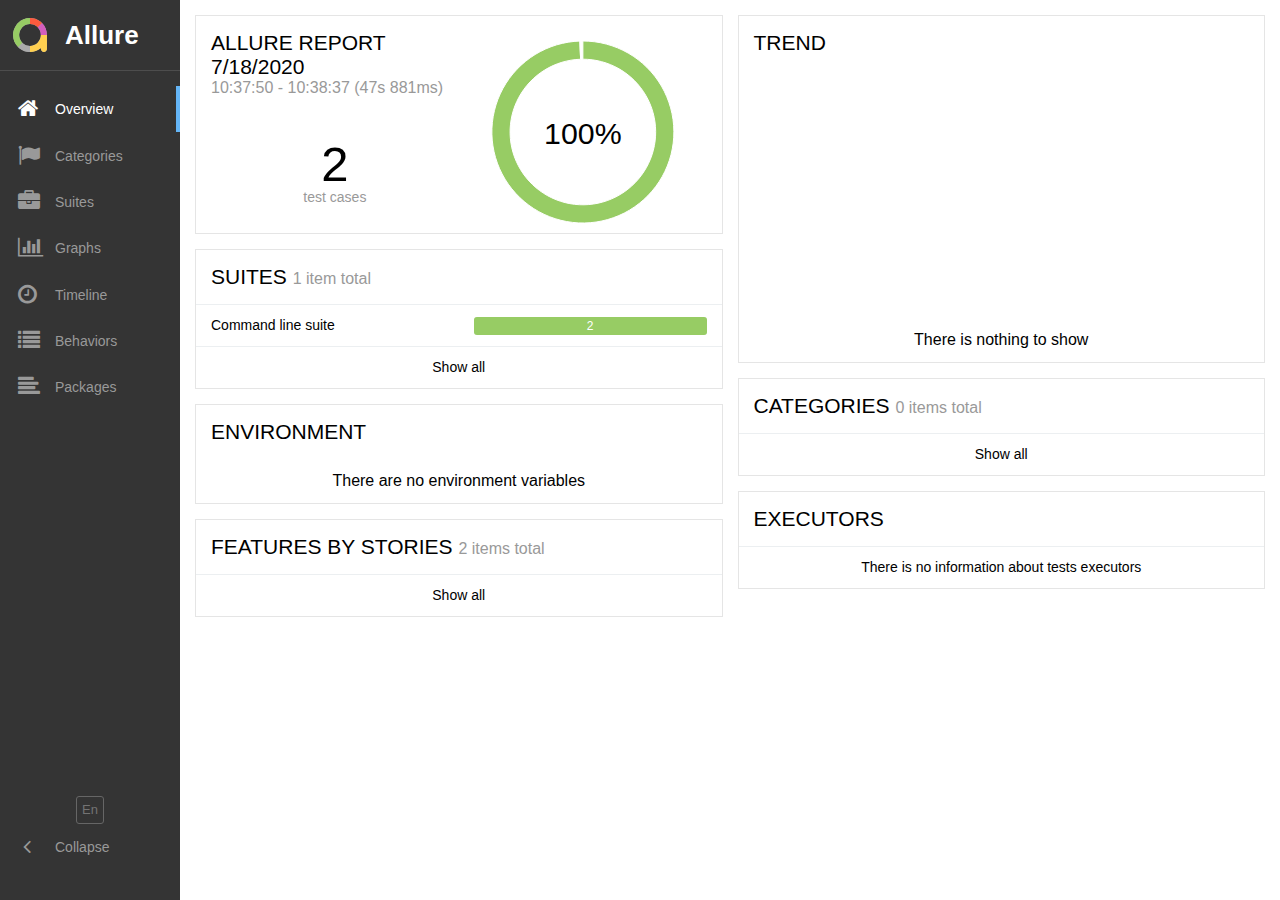
==== 48/index.html @ be6c55ca "Automated Release 48" ====
<!DOCTYPE html>
<html dir="ltr">
<head>
    <meta charset="utf-8">
    <title>Allure Report</title>
    <link rel="favicon" href="favicon.ico?v=2">
    <link rel="stylesheet" href="styles.css">
                <link rel="stylesheet" href="plugins/screen-diff/styles.css">
</head>
<body>
<div id="alert"></div>
<div id="content">
    <span class="spinner">
        <span class="spinner__circle"></span>
    </span>
</div>
<div id="popup"></div>
<script src="app.js"></script>
    <script src="plugins/behaviors/index.js"></script>
    <script src="plugins/packages/index.js"></script>
    <script src="plugins/screen-diff/index.js"></script>
</body>
</html>
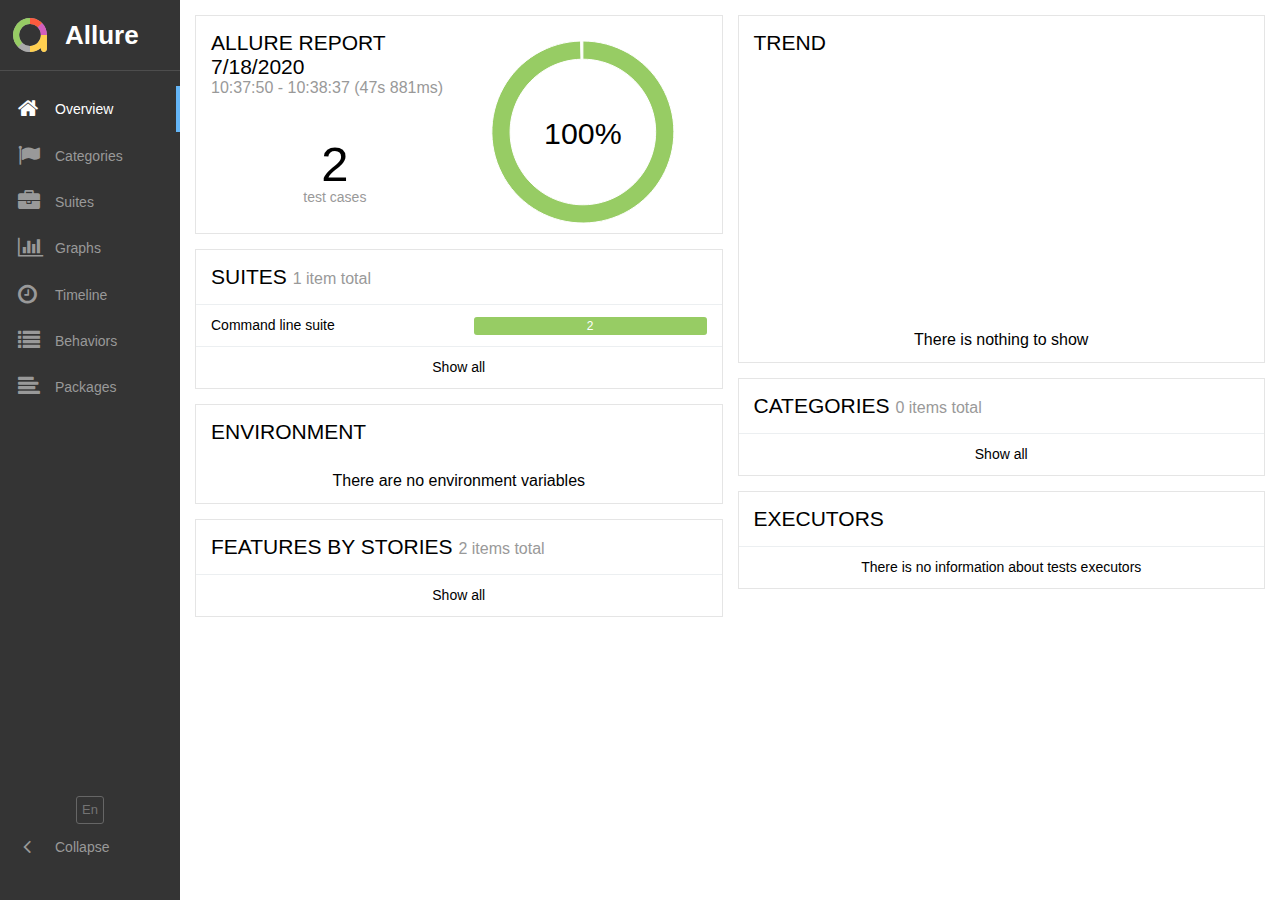
==== commit 2f228041: "Automated Release 50" ====
--- a/48/index.html
+++ b/48/index.html
@@ -1,23 +1,23 @@
-<!DOCTYPE html>
-<html dir="ltr">
-<head>
-    <meta charset="utf-8">
-    <title>Allure Report</title>
-    <link rel="favicon" href="favicon.ico?v=2">
-    <link rel="stylesheet" href="styles.css">
-                <link rel="stylesheet" href="plugins/screen-diff/styles.css">
-</head>
-<body>
-<div id="alert"></div>
-<div id="content">
-    <span class="spinner">
-        <span class="spinner__circle"></span>
-    </span>
-</div>
-<div id="popup"></div>
-<script src="app.js"></script>
-    <script src="plugins/behaviors/index.js"></script>
-    <script src="plugins/packages/index.js"></script>
-    <script src="plugins/screen-diff/index.js"></script>
-</body>
-</html>
+<!DOCTYPE html>
+<html dir="ltr">
+<head>
+    <meta charset="utf-8">
+    <title>Allure Report</title>
+    <link rel="favicon" href="favicon.ico?v=2">
+    <link rel="stylesheet" href="styles.css">
+                <link rel="stylesheet" href="plugins/screen-diff/styles.css">
+</head>
+<body>
+<div id="alert"></div>
+<div id="content">
+    <span class="spinner">
+        <span class="spinner__circle"></span>
+    </span>
+</div>
+<div id="popup"></div>
+<script src="app.js"></script>
+    <script src="plugins/behaviors/index.js"></script>
+    <script src="plugins/packages/index.js"></script>
+    <script src="plugins/screen-diff/index.js"></script>
+</body>
+</html>
--- a/48/styles.css
+++ b/48/styles.css
@@ -1,6 +1,6 @@
-@charset "UTF-8";
-/*!
- *  Font Awesome 4.7.0 by @davegandy - http://fontawesome.io - @fontawesome
- *  License - http://fontawesome.io/license (Font: SIL OFL 1.1, CSS: MIT License)
- */@font-face{font-family:FontAwesome;src:url([data-uri]);src:url([data-uri]